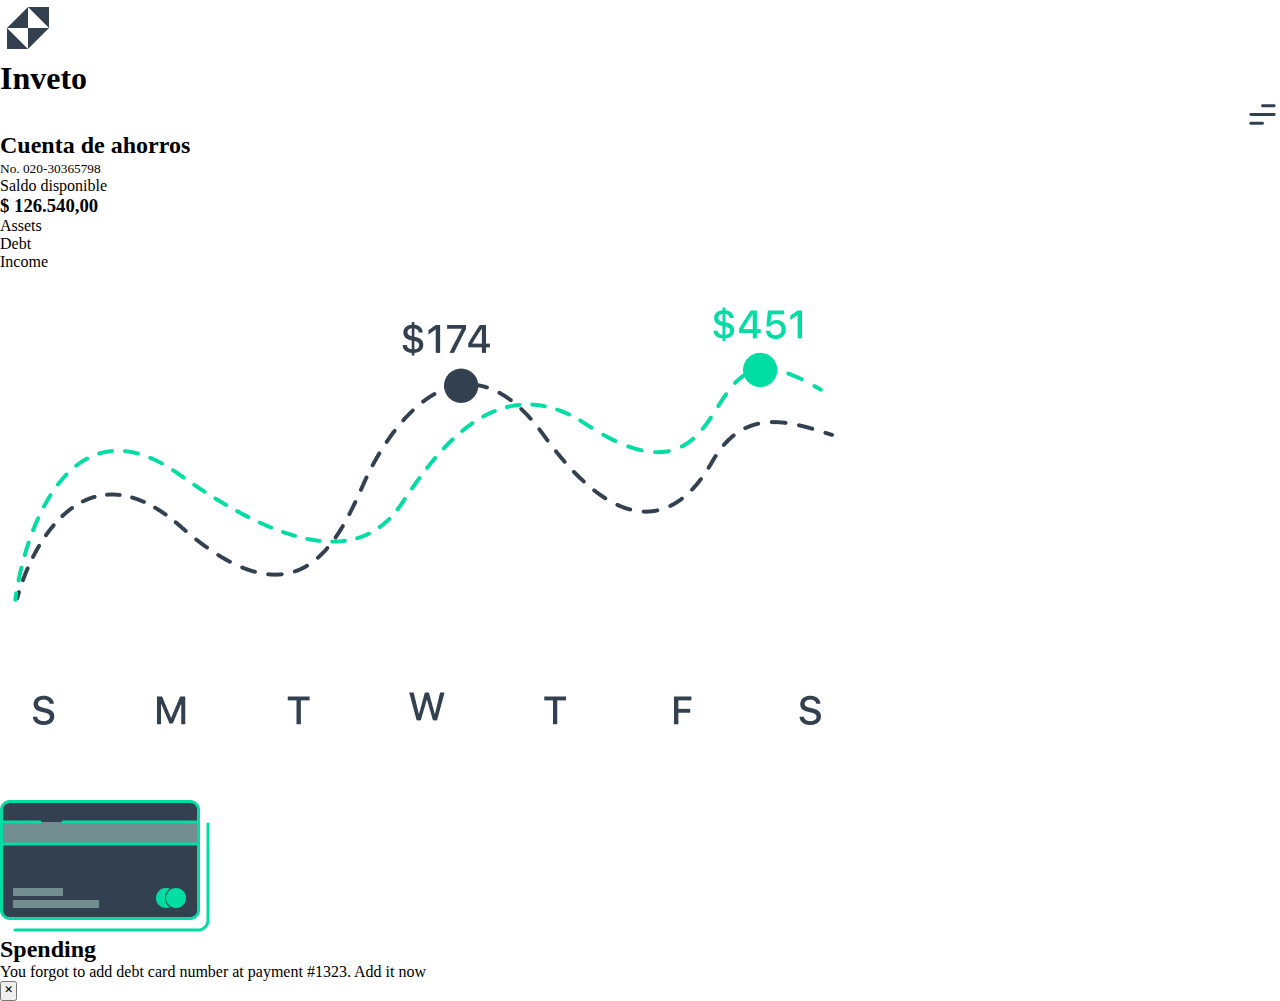
==== balance.html @ 2ceea05b "style: :truck: Cambio en el nombre del archivo .html" ====
<!DOCTYPE html>
<html lang="en">
<head>
    <meta charset="UTF-8">
    <meta name="viewport" content="width=device-width, initial-scale=1.0">
    <title>INVETO</title>
    <script src="js/app.js" type="module" defer></script>
    <link rel="shortcut icon" href="storage/img/icono0.svg" type="image/svg">
    <link href='https://unpkg.com/boxicons@2.1.4/css/boxicons.min.css' rel='stylesheet'>
    <link rel="stylesheet" href="css/style.css">
    
</head>
<body>
    <header class="header_balance">
        <div class="balance_logo">
            <img src="storage/img/bx-logo.svg">
            <h1>Inveto</h1>
        </div>
        <div class="burger">
            <img src="storage/img/menu.svg">
        </div>
    </header>
    <section class="background">
        <h2>Cuenta de ahorros</h2>
        <small>No. 020-30365798</small>
        <div class="balance">
            <p>Saldo disponible</p>
            <h3>$ 126.540,00</small>
        </div>
    </section>
    <div class="graph_titles">
        <p>Assets</p><p>Debt</p><p>Income</p>
    </div>
    <section class="graph_imagen">
        <img src="../storage/img/graphicimg.png">
    </section>
    <div class="banner_balance">
        <img src="storage/img/target_img.png">
        <div class="banner_info">
            <h2>Spending</h2>
            <p>You forgot to add debt card number at payment #1323. Add it now</p>
        </div>
        <button class="banner_close_balance"><i class="bx bx-x"></i></button>
    </div>
    
    <main class="balance_container">
    </main>
</body>
</html>
---- css/style.css ----
@import url(variables.css);
*{
    margin: 0;
    padding: 0;
    box-sizing: border-box;
    font-family: "SF-Pro-Text-Regular";
}
.header{
    display: grid;
    /* background: red; */
    padding: 6px;
    grid-template-columns: repeat(2,1fr);
    grid-template-rows: repeat(1,1fr);
    grid-template-areas: 
    "logo burger";
}
.logo  {
    grid-area: logo;
    gap: 12px;
}
.logo h1{
    font-size: 1.1rem;
    text-transform: uppercase;
    font-family: "SF-Pro-Text-Bold";
    letter-spacing: 4px;
}
.logo, .burger{
    /* width: 100%; */
    /* height: 25px; */
    display: flex;
    flex-direction: row;
    align-items: center;
}
.burger{
    grid-area: burger;
    justify-content: flex-end;
}
.burger img{
    width: 35px;
    height: 35px;
}
.logo img{
    width: 40px;
    height: 35px;
}
/* ******************************************** */
.container{
    /* background: blue; */
    display: grid;
    padding: 10px;
    grid-gap: 25px;
    grid-template-columns: repeat(1,1fr);
}

.banner{
    /* background: olive; */
    display: flex;
    flex-direction: column;
    gap: 15px;
}
.banner_title{
    /* background: darkorange; */
    padding: 20px 2px;
    color:var(--color-secundary);
}
.banner_title h3{
    font-size: 1.4rem;
    text-transform: capitalize;
    font-family: "SF-Pro-Text-Bold";
}
.banner_publicidad{
    width: 100%;
    height: 140px;
    margin: 10px 0;
    /* background: #00388b; */
    display: flex;
    justify-content: center;
    align-items: center;
}
.banner_logo{
    /* background: greenyellow; */
    height: 150px; 
    width: 60%;
    display: flex;
    flex-direction: row;
    align-items: center;
    justify-content: start;
}
.banner_data{
    width: 80%;
    height: 100%;
    display: flex;
    flex-direction: column;
    padding-left: 10px;
    justify-content: center;
    /* justify-content: space-evenly; */
}
.banner_data strong{
    font-family: "SF-Pro-Text-Bold";
    font-size: 1.3em;
}
.banner_close{
    /* position: absolute; */
    background: var(--color-primary);
    border: none;
    position: absolute;
    color: var(--color-ternario);
    width: 22px;
    height: 22px;
    top: 21.5%;
    left: 89%;
    display: flex;
    justify-content: center;
    align-content: center;
    align-self:flex-start;
    border-radius: 100%;
}    
.banner_close i{
    align-self: center;
    justify-self: center;
}
.banner_data small{
    color: var(--color-cuaternario);
}
.banner_more{
    margin-top: 10px;
    background-color: var(--color-primary);
    border-radius: 10px;
    border: none;
    height: 2em;
    width: 8em;
}
.banner_card{
    width: 98%;
    height: 130px;
    background: var(--color-ternario);
    overflow: hidden;
    border-radius: 20px;
    display: flex;
    flex-direction: row;
    justify-content: center;
    align-items: center;
    box-shadow: 0px 0px 12px rgb(230, 228, 228);

}
.banner_boxLogo{
    width: 190px;
    height: 150px;
    background: darkgray;
    display: center;
    justify-content: center;
}
.banner_logo img{
    height: 130px;
}
/*Carusel*****************************/
[data-card]::before{
    content: attr(data-card);
    color: var(--color-primary);
    font-family: "SF-Pro-Text-Bold";
}
.carusel_card{
    width: 95vw;
    display: flex;
    flex-direction: row;
    overflow-x: scroll;
    margin: auto;
    align-items: center;
    gap: 5px;
    margin: 15px 0;
}

.carusel_img{
    min-width: 55%;
    min-height: 40vh;
    background: url(../storage/img/card.svg);
    background-size: contain;
    background-repeat: no-repeat;
    background-position: center;
    position: relative;
    display: flex;
    flex-direction: row;
    justify-content: center;
    align-items: center;
    color: var(--color-ternario);
}
.carusel_img small, .carusel_img img{
    position: absolute;
}

.carusel_img small{
    top: 20px;
    right: 20px;
}
.carusel_img img{
    left: 20px;
    bottom: 20px;
}/* Menu movil */
.menu{
    background:var(--color-primary);
    position: fixed;
    bottom: 0;
    width: 100%;
    z-index: 5;
}
.menu ul{
    width: 100%;
    height: 50px;
    display: flex;
    flex-direction: row;
    justify-content: space-around;
    align-items: center;
}
.menu ul li{
    list-style: none;
}
.menu ul li a{
    text-decoration: none;
}

.menu ul li a i{
    font-size: 25px;
    color: var(--color-icon);
}
.menu ul li a{
    color: var(--color-primary);
    transition: color 0.3s ease-in-out;
}
.menu ul :nth-child(5){
    box-shadow:0 0 15px 5px var(--color-secundary);
}
/***************MENU HOME *****************/
.menu_home{
    background:var(--color-primary);
    position: fixed;
    bottom: 0;
    width: 100%;
    z-index: 5;
}
.menu_home ul{
    width: 100%;
    height: 50px;
    display: flex;
    flex-direction: row;
    justify-content: space-around;
    align-items: center;
}
.menu_home ul li{
    list-style: none;
}
.menu_home ul li a{
    text-decoration: none;
}

.menu_home ul li a i{
    font-size: 25px;
    color: var(--color-icon);
}
.menu_home ul li a{
    color: var(--color-primary);
    transition: color 0.3s ease-in-out;
}
.menu_home ul :nth-child(3){
    box-shadow:0 0 15px 5px var(--color-secundary);
    border-radius: 6px;
}
/* *********************************************** */
.profile_banner{
    background: var(--color-secundary);
    position: absolute;
    z-index: -10;
}
.profile_banner img{
    width: 100%;
    height: 120vh;
    object-fit: cover;
}
.profile{
    /* background-color: red; */
    display: grid;
    grid-template-columns: 1fr;
    gap: 20px;
}
.profile_balance{
    /* background-color: green; */
    display: flex;
    flex-direction: column;
    gap: 15px;
    padding: 10px;
}
.profile_titule{
    /* background: blue; */
    width: 100%;
    display: flex;
    flex-direction: column;
    text-transform: capitalize;
    color: var(--color-ternario);
}
.profile_titule h3{
    font-size: 2em;
    font-family: "SF-Pro-Text-Heavy.otf";
    text-align: center;
}
.profile_titule p{
    font-size: 2.3em;
    font-family: "SF-Pro-Text-Regular";
    text-align: center;
}
.profile_process{
    display: flex;
    flex-wrap: wrap;
    flex-direction: row;
    justify-content: space-between;
    gap: 20px;
    color: var(--color-ternario);
}
.profile_savings, .profile_assets{
    display: flex;
    flex-direction: column;
    width: 45%;
    text-align: center;
}
.profile_savings small, 
.profile_assets small{
    text-transform:uppercase;
    font-size: .8em;
    margin-bottom: 5px;
}
.profile_savings label, 
.profile_assets label{
    font-family: "SF-Pro-Text-Semibold";
    font-size: 1.3e,;
}
.profile_savings progress, 
.profile_assets progress{
    width: 100%;
}


.profile_savings progress[value] {
    --color: var(--color-primary);
    --background: var(--color-ternario);
    background: var(--background);
}

.profile_assets progress[value] {
    --color: var(--color-cuarto);
    --background: var(--color-ternario);
    background: var(--background);
}

progress[value] {
    -webkit-appearance: none;
    -moz-appearance: none;
    appearance: none;
    border: none;
    height: .5em;
    border-radius: 10em;
}

.profile_savings progress[value]::-webkit-progress-bar,
.profile_assets progress[value]::-webkit-progress-bar {
    border-radius: 10em;
    height: .5em;
    background: var(--background);
}

progress[value]::-webkit-progress-value {
    border-radius: 10em;
    background: var(--color);
}

progress[value]::-moz-progress-bar {
    border-radius: 10em;
    background: var(--color);
}
.activities_title h3,
.transactions_title h3{
    /* background: olive; */
    font-size: 1.4rem;
    text-transform: capitalize;
    font-family: "SF-Pro-Text-Bold";

}

.profile_activities{
    background: var(--color-ternario);
    border-top-left-radius: 20px;
    border-top-right-radius: 20px;
    padding: 20px 10px;
    height: 100vh;

} 

.activities_carusel_card{
    width: 95vw;
    display: flex;
    flex-direction: row;
    overflow: scroll;
    margin: auto;
    align-items: center;
    justify-content: center;
    gap: 10px;
    margin: 15px 0;
}

.activities_carusel_img{
    min-width: 30%;
    min-height: 18vh;
    background-color: var(--color-ternario);
    border-radius: 80px;
    box-shadow: var(--color-shadow-transparent);
    /* background-size: contain;
    background-repeat: no-repeat;
    background-position: center; */
    /* position: relative; */
    display: flex;
    flex-direction: column;
    justify-content: center;
    align-items: center;
    color: var(--color-secundary);
    margin: 15px 0;
    flex-wrap: wrap;
    box-shadow: 0 2px 5px 0 var(--color-primary);
}
.activities_carusel_img small,

.activities_carusel_img i{
    font-size: 2.5em;
}
.transactions{
    display: flex;
    flex-direction: column;
    gap: 15px;
}
.transaction_balance{
    /* background: red; */
    display: flex;
    flex-direction: column;
    gap: 15px;
    height: 55vh;
    overflow-y: scroll;
}
.transaction_carusel{
    /* background-color: blue; */
    display: flex;
    flex-direction: row;
    justify-content: space-between;
    align-items: center;
}
.transactions_description{
    /* background: green; */
    display: flex;
    align-items: center;
    gap: 5px;
}
.transaction_up,
.transaction_down{
    display: flex;
    justify-content: center;
    align-content: center;
    width: 40px;
}
.transaction_up i{
    color: var(--color-primary);
    font-size: 1.8em;
}
.transaction_down i{
    color: var(--color-secundary);
    font-size: 1.8em;
    scale: -1;
}
.transactions_description div p,
.transactions_value p{
    font-family: "SF-Pro-Text-Semibold";
    text-transform: capitalize;
    /* color: red; */
}
.transactions_description div small,
.transactions_value small{
    font-family: "SF-Pro-Text-Light";
    text-transform: capitalize;
    color: var(--color-cuarto);
    /* color: orangered; */
}
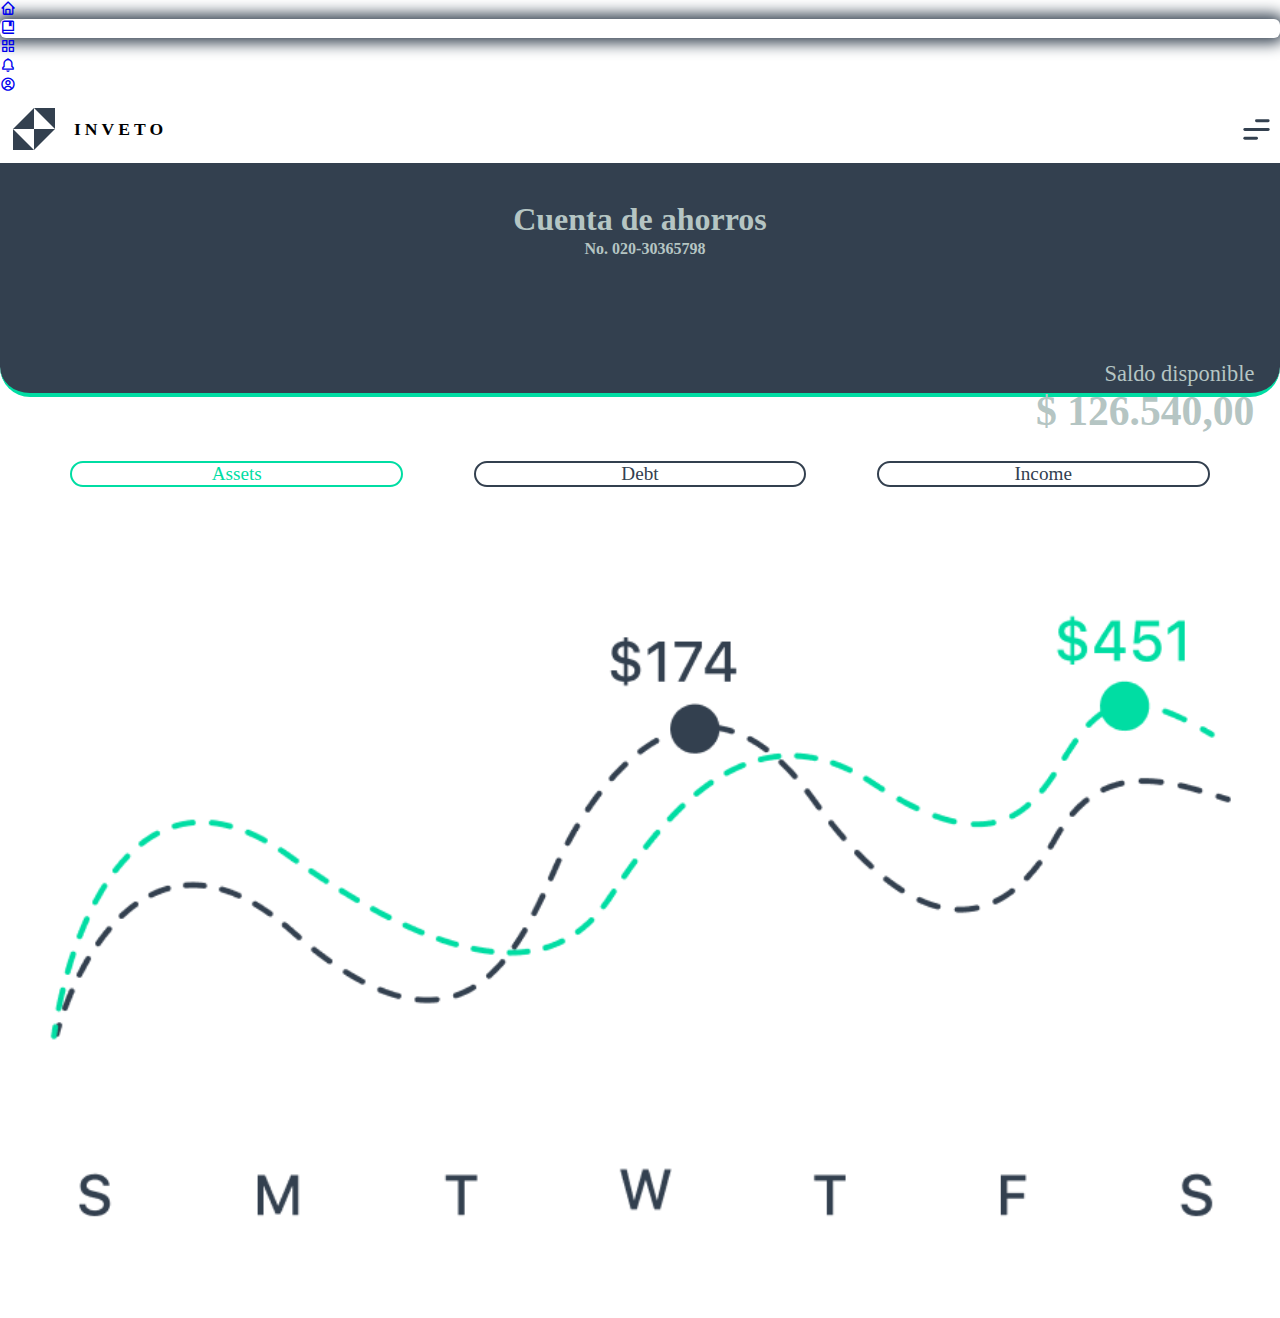
==== commit a9fe8b7c: "test: :bookmark: Merge rama balance" ====
--- a/balance.html
+++ b/balance.html
@@ -11,39 +11,50 @@
     
 </head>
 <body>
-    <header class="header_balance">
-        <div class="balance_logo">
-            <img src="storage/img/bx-logo.svg">
-            <h1>Inveto</h1>
+    <div class="container_balance">
+        <nav class="menu_balance">
+            <ul>
+                <li><a href="#" ><i class="bx bx-home"></i></a></li>
+                <li><a href="#" ><i class="bx bx-book-bookmark"></i></a></li>
+                <li><a href="index.html" ><i class="bx bx-grid-alt"></i></a></li>
+                <li><a href="#" ><i class="bx bx-bell"></i></a></li>
+                <li><a href="profile.html" ><i class="bx bx-user-circle"></i></a></li>
+            </ul>
+        </nav>
+        <header class="header_balance">
+            <div class="balance_logo">
+                <img src="storage/img/bx-logo.svg">
+                <h1>Inveto</h1>
+            </div>
+            <div class="burger">
+                <img src="storage/img/menu.svg">
+            </div>
+        </header>
+        <section class="background">
+            <h2>Cuenta de ahorros</h2>
+            <small>No. 020-30365798</small>
+            <div class="balance">
+                <p>Saldo disponible</p>
+                <h3>$ 126.540,00</small>
+            </div>
+        </section>
+        <div class="graph_titles">
+            <p>Assets</p><p>Debt</p><p>Income</p>
         </div>
-        <div class="burger">
-            <img src="storage/img/menu.svg">
+        <section class="graph_imagen">
+            <img src="../storage/img/graphicimg.png">
+        </section>
+        <div class="banner_balance">
+            <img src="storage/img/target_img.png">
+            <div class="banner_info">
+                <h2>Spending</h2>
+                <p>You forgot to add debt card number at payment #1323. Add it now</p>
+            </div>
+            <button class="banner_close_balance"><i class="bx bx-x"></i></button>
         </div>
-    </header>
-    <section class="background">
-        <h2>Cuenta de ahorros</h2>
-        <small>No. 020-30365798</small>
-        <div class="balance">
-            <p>Saldo disponible</p>
-            <h3>$ 126.540,00</small>
-        </div>
-    </section>
-    <div class="graph_titles">
-        <p>Assets</p><p>Debt</p><p>Income</p>
+        
+        <main class="balance_container">
+        </main>
     </div>
-    <section class="graph_imagen">
-        <img src="../storage/img/graphicimg.png">
-    </section>
-    <div class="banner_balance">
-        <img src="storage/img/target_img.png">
-        <div class="banner_info">
-            <h2>Spending</h2>
-            <p>You forgot to add debt card number at payment #1323. Add it now</p>
-        </div>
-        <button class="banner_close_balance"><i class="bx bx-x"></i></button>
-    </div>
-    
-    <main class="balance_container">
-    </main>
 </body>
 </html>--- a/css/style.css
+++ b/css/style.css
@@ -237,30 +237,12 @@
     width: 100%;
     z-index: 5;
 }
-.menu_home ul{
-    width: 100%;
-    height: 50px;
-    display: flex;
-    flex-direction: row;
-    justify-content: space-around;
-    align-items: center;
-}
-.menu_home ul li{
-    list-style: none;
-}
-.menu_home ul li a{
-    text-decoration: none;
-}
-
-.menu_home ul li a i{
-    font-size: 25px;
-    color: var(--color-icon);
-}
-.menu_home ul li a{
-    color: var(--color-primary);
-    transition: color 0.3s ease-in-out;
-}
+
 .menu_home ul :nth-child(3){
+    box-shadow:0 0 15px 5px var(--color-secundary);
+    border-radius: 6px;
+}
+.menu_balance ul :nth-child(2){
     box-shadow:0 0 15px 5px var(--color-secundary);
     border-radius: 6px;
 }
@@ -484,3 +466,178 @@
     /* color: orangered; */
 }
 
+.container_balance{
+    width: 100svw;
+    height: 100svh;
+    display: flex;
+    flex-direction: column;
+    /* background-color: blanchedalmond; */
+}
+.header_balance{
+    display: grid;
+    /* background: red; */
+    padding: 6px;
+    grid-template-columns: repeat(2,1fr);
+    grid-template-rows: repeat(1,1fr);
+    grid-template-areas: 
+    "logo burger";
+}
+.balance_logo  {
+    grid-area: logo;
+    gap: 12px;
+}
+.balance_logo h1{
+    font-size: 1.1rem;
+    text-transform: uppercase;
+    font-family: "SF-Pro-Text-Bold";
+    letter-spacing: 4px;
+}
+.balance_logo, .burger{
+    /* width: 100%; */
+    /* height: 25px; */
+    display: flex;
+    flex-direction: row;
+    align-items: center;
+}
+.burger{
+    grid-area: burger;
+    justify-content: flex-end;
+}
+.burger img{
+    width: 35px;
+    height: 35px;
+}
+.burger img .svg
+.balance_logo img{
+    width: 40px;
+    height: 35px;
+}
+.background{
+    width: 100%;
+    height: 26vh;
+    background: var(--color-secundary);
+    border-radius: 0px 0 30px 30px;
+    /* z-index: 5; */
+    border-bottom: 4px solid var(--color-primary);
+    color: var(--color-cuarto);
+}
+.background h2{
+    width: 100%;
+    display: flex;
+    justify-content: center;
+    padding: 3% 0 0 0;
+    font-size: 2em;
+}
+.background small{
+    font-family: "SF-Pro-Text-Bold";
+    font-size: 1em;
+    font-weight: 600;
+    padding: 2px 0 0 10px;
+    display: flex;
+    width: 100%;
+    justify-content: center;
+}
+.background .balance{
+    padding: 8% 2% 0 0;
+    display: flex;
+    flex-direction: column;
+    align-items: end;
+}
+.background .balance h3{
+    font-size: 2.6em;
+}
+.background .balance p{
+    font-size: 1.4em;
+}
+.graph_titles{
+    width: 100%;
+    display: flex;
+    flex-direction: row;
+    justify-content: space-evenly;
+    font-size: 1.2em;
+    padding-top: 5%;
+    padding-bottom: 6%;
+}
+.graph_titles :first-child{
+    width: 26%;
+    color: var(--color-primary);
+    border: 2px solid var(--color-primary);
+    border-radius: 4em;
+    text-align: center;
+}
+.graph_titles :nth-child(2){
+    width: 26%;
+    color: var(--color-secundary);
+    border: 2px solid var(--color-secundary);
+    border-radius: 4em;
+    text-align: center;
+}
+.graph_titles :nth-child(3){
+    width: 26%;
+    color: var(--color-secundary);
+    border: 2px solid var(--color-secundary);
+    border-radius: 4em;
+    text-align: center;
+}
+.graph_imagen{
+    width: 100%;
+    display: flex;
+    justify-content: center;
+}
+.graph_imagen img{
+    /* display: flex; */
+    width: 95%;
+    height: auto;
+}
+.banner_balance{
+    width: 100%;
+    height: 8em;
+    border-radius: 6px 6px 0 0;
+    background: var(--color-cuarto);
+    display: flex;
+    flex-direction: row;
+    overflow: hidden;
+    align-items: center;
+    align-self: flex-end;
+    justify-content: center;
+    gap: 5%;
+}
+.banner_balance img{
+    padding-left: 5%;
+    height: 50%;
+}
+.banner_balance .banner_info{
+    width: 55%;
+    display: flex;
+    flex-direction: column;
+    gap: 10%;
+    box-sizing: content-box;
+}
+.banner_balance h2{
+    font-size: 1.4em;
+    color: var(--color-secundary);
+}
+.banner_balance p{
+    font-size: 0.8em;
+    color: var(--color-cuaternario);
+}
+.banner_balance button{
+    background: var(--color-primary);
+    border: none;
+    position: relative;
+    color: var(--color-secundary);
+    width: 22px;
+    height: 22px;
+    top: 1em;
+    right: 8px;
+    display: flex;
+    justify-content: center;
+    align-content: center;
+    align-self:flex-start;
+    border-radius: 100%;
+    /* z-index: 5; */
+}    
+.banner_close_balance i{
+    align-self: center;
+    justify-self: center;
+}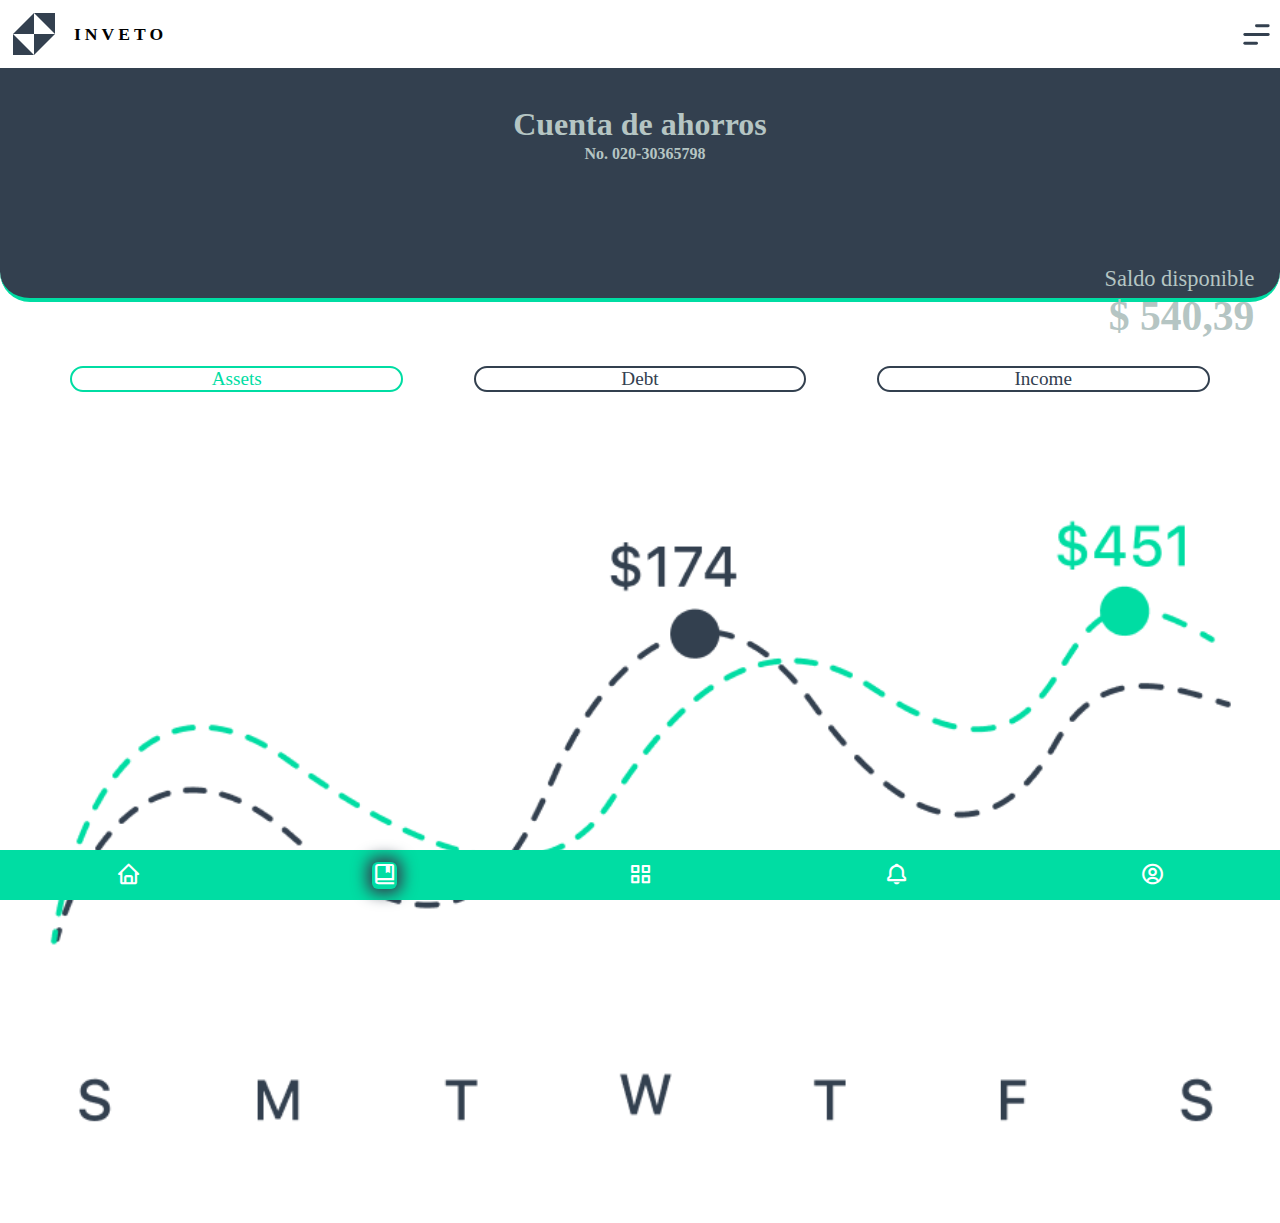
==== commit 5058593b: "revert: :adhesive_bandage: Renovado el formato de menu" ====
--- a/balance.html
+++ b/balance.html
@@ -35,7 +35,7 @@
             <small>No. 020-30365798</small>
             <div class="balance">
                 <p>Saldo disponible</p>
-                <h3>$ 126.540,00</small>
+                <h3>$ 540,39</small>
             </div>
         </section>
         <div class="graph_titles">
--- a/css/style.css
+++ b/css/style.css
@@ -237,11 +237,65 @@
     width: 100%;
     z-index: 5;
 }
-
+.menu_home ul{
+    width: 100%;
+    height: 50px;
+    display: flex;
+    flex-direction: row;
+    justify-content: space-around;
+    align-items: center;
+}
+.menu_home ul li{
+    list-style: none;
+}
+.menu_home ul li a{
+    text-decoration: none;
+}
+
+.menu_home ul li a i{
+    font-size: 25px;
+    color: var(--color-icon);
+}
+.menu_home ul li a{
+    color: var(--color-primary);
+    transition: color 0.3s ease-in-out;
+}
 .menu_home ul :nth-child(3){
     box-shadow:0 0 15px 5px var(--color-secundary);
     border-radius: 6px;
 }
+
+.menu_balance{
+    background:var(--color-primary);
+    position: fixed;
+    bottom: 0;
+    width: 100%;
+    z-index: 5;
+}
+.menu_balance ul{
+    width: 100%;
+    height: 50px;
+    display: flex;
+    flex-direction: row;
+    justify-content: space-around;
+    align-items: center;
+}
+.menu_balance ul li{
+    list-style: none;
+}
+.menu_balance ul li a{
+    text-decoration: none;
+}
+
+.menu_balance ul li a i{
+    font-size: 25px;
+    color: var(--color-icon);
+}
+.menu_balance ul li a{
+    color: var(--color-primary);
+    transition: color 0.3s ease-in-out;
+}
+
 .menu_balance ul :nth-child(2){
     box-shadow:0 0 15px 5px var(--color-secundary);
     border-radius: 6px;
